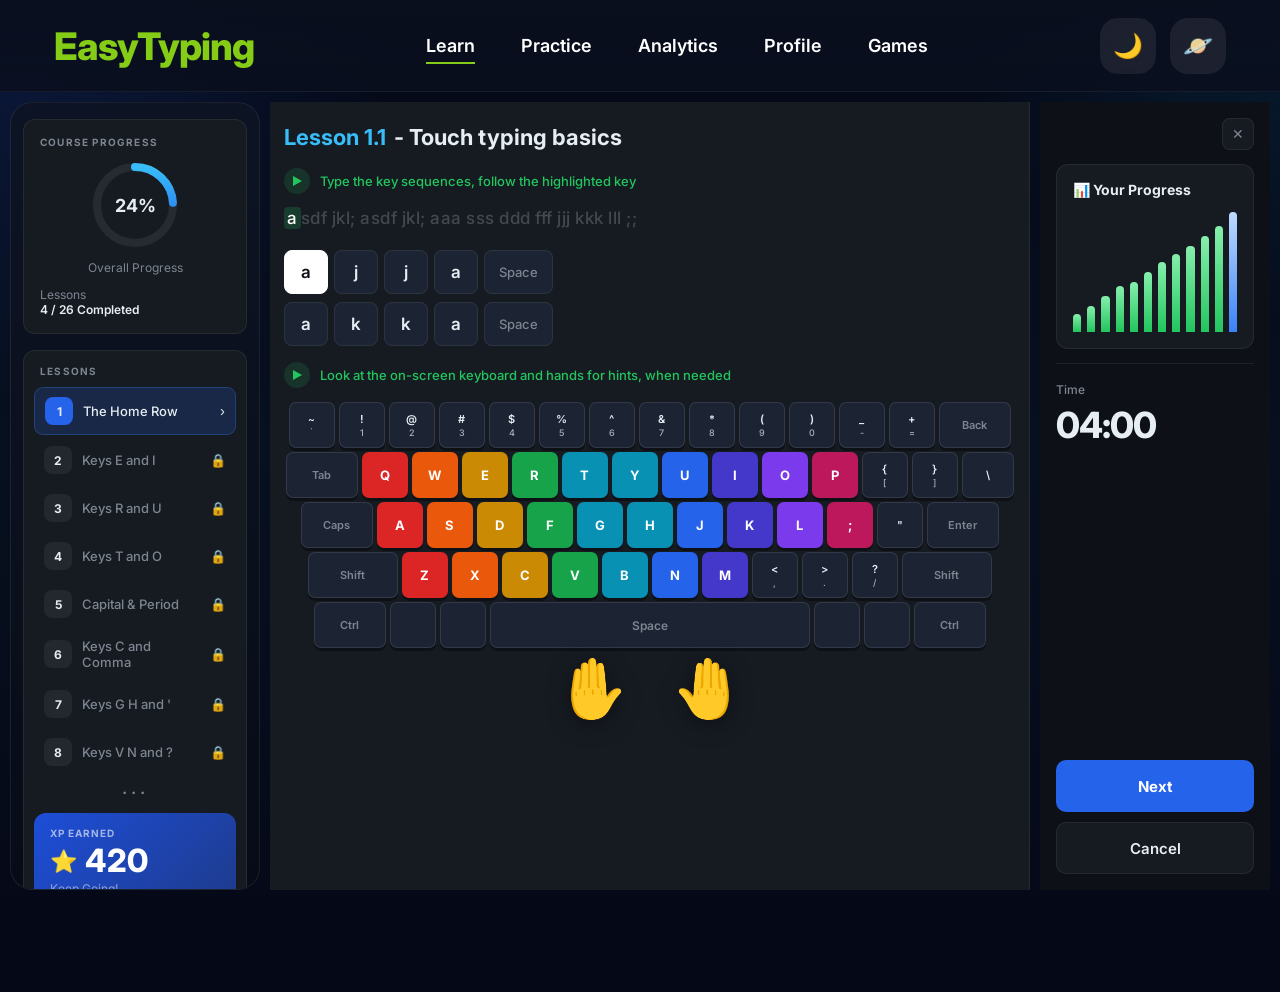
==== learn.html @ fda5179e "Updated version 2" ====
<!DOCTYPE html>
<html lang="en">
<head>
<meta charset="UTF-8">
<meta name="viewport" content="width=device-width, initial-scale=1.0">
<title>EasyTyping Learn</title>
<link rel="preconnect" href="https://fonts.googleapis.com">
<link rel="preconnect" href="https://fonts.gstatic.com" crossorigin>
<link href="https://fonts.googleapis.com/css2?family=Inter:wght@300;400;500;600;700;800&display=swap" rel="stylesheet">
<link rel="stylesheet" href="learn.css">
</head>
<body>

<!-- HIDDEN INPUT -->
<input type="text" id="hidden-input" autocomplete="off" spellcheck="false">

<!-- ========================= -->
<!-- MAIN NAVBAR -->
<!-- ========================= -->

<header class="main-navbar">

    <div class="navbar-left">

        <h1 class="main-logo">
            <a href="index.html">
                EasyTyping
            </a>
        </h1>

    </div>


    <ul class="main-nav-links">

        <li>
            <a href="learn.html" class="active-nav">
                Learn
            </a>
        </li>

        <li>
            <a href="practice.html">
                Practice
            </a>
        </li>

        <li>
            <a href="analytics.html">
                Analytics
            </a>
        </li>

        <li>
            <a href="profile.html">
                Profile
            </a>
        </li>

        <li>
            <a href="games.html">
                Games
            </a>
        </li>

    </ul>


    <div class="navbar-right">

        <button class="nav-icon-btn" id="theme-btn">
            🌙
        </button>

        <button class="nav-icon-btn">
            🪐
        </button>

    </div>

</header>

<!-- MAIN LAYOUT -->
<div class="main-layout">

  <!-- LEFT SIDEBAR -->
  <aside class="left-sidebar">

    <div class="progress-card">
      <div class="progress-card-title">COURSE PROGRESS</div>
      <div class="progress-circle-wrap">
        <div class="progress-circle">
          <svg width="90" height="90" viewBox="0 0 90 90">
            <circle cx="45" cy="45" r="38" fill="none" stroke="rgba(255,255,255,0.07)" stroke-width="8"/>
            <circle id="progress-arc" cx="45" cy="45" r="38" fill="none"
              stroke="url(#pgrad)" stroke-width="8"
              stroke-linecap="round"
              stroke-dasharray="238.76"
              stroke-dashoffset="181.46"/>
            <defs>
              <linearGradient id="pgrad" x1="0%" y1="0%" x2="100%" y2="0%">
                <stop offset="0%" stop-color="#2563eb"/>
                <stop offset="100%" stop-color="#38bdf8"/>
              </linearGradient>
            </defs>
          </svg>
          <div class="circle-text" id="circle-text">24%</div>
        </div>
      </div>
      <div class="progress-label">Overall Progress</div>
      <div class="lesson-stat">Lessons</div>
      <div class="lesson-stat"><strong>4 / 26 Completed</strong></div>
    </div>

    <div class="lessons-card">
      <div class="lessons-label">LESSONS</div>
      <div id="lessons-list"></div>
      <div class="lessons-more">···</div>

      <div class="xp-card">
        <div class="xp-label">XP EARNED</div>
        <div class="xp-row">
          <div class="xp-star">⭐</div>
          <div class="xp-amount" id="xp-amount">420</div>
        </div>
        <div class="xp-sub">Keep Going!</div>
      </div>
    </div>

  </aside>

  <!-- CENTER -->
  <main class="trainer-section">
    <div class="trainer-card" id="trainer-card">

      <div class="trainer-title">
        <span class="lesson-num-label" id="lesson-num-label">Lesson 1.1</span>
        <span>- Touch typing basics</span>
      </div>

      <div class="guide-line">
        <div class="guide-dot">
          <svg viewBox="0 0 12 12"><polygon points="2,1 11,6 2,11"/></svg>
        </div>
        <p>Type the key sequences, follow the highlighted key</p>
      </div>

      <div class="typing-preview" id="typing-preview"></div>

      <div class="practice-grid" id="practice-grid"></div>

      <div class="guide-line">
        <div class="guide-dot">
          <svg viewBox="0 0 12 12"><polygon points="2,1 11,6 2,11"/></svg>
        </div>
        <p>Look at the on-screen keyboard and hands for hints, when needed</p>
      </div>

      <!-- KEYBOARD -->
      <div class="keyboard-wrapper">

        <!-- Number row -->
        <div class="keyboard-row">
          <div class="key key-dark" style="min-width:46px;font-size:10px;"><span>~</span><span class="key-sub">`</span></div>
          <div class="key key-dark"><span>!</span><span class="key-sub">1</span></div>
          <div class="key key-dark"><span>@</span><span class="key-sub">2</span></div>
          <div class="key key-dark"><span>#</span><span class="key-sub">3</span></div>
          <div class="key key-dark"><span>$</span><span class="key-sub">4</span></div>
          <div class="key key-dark"><span>%</span><span class="key-sub">5</span></div>
          <div class="key key-dark"><span>^</span><span class="key-sub">6</span></div>
          <div class="key key-dark"><span>&</span><span class="key-sub">7</span></div>
          <div class="key key-dark"><span>*</span><span class="key-sub">8</span></div>
          <div class="key key-dark"><span>(</span><span class="key-sub">9</span></div>
          <div class="key key-dark"><span>)</span><span class="key-sub">0</span></div>
          <div class="key key-dark"><span>_</span><span class="key-sub">-</span></div>
          <div class="key key-dark"><span>+</span><span class="key-sub">=</span></div>
          <div class="key key-wide" style="min-width:72px;">Back</div>
        </div>

        <!-- QWERTY row -->
        <div class="keyboard-row">
          <div class="key key-wide">Tab</div>
          <div class="key red"    data-key="Q">Q</div>
          <div class="key orange" data-key="W">W</div>
          <div class="key yellow" data-key="E">E</div>
          <div class="key green"  data-key="R">R</div>
          <div class="key teal"   data-key="T">T</div>
          <div class="key teal"   data-key="Y">Y</div>
          <div class="key blue"   data-key="U">U</div>
          <div class="key indigo" data-key="I">I</div>
          <div class="key purple" data-key="O">O</div>
          <div class="key pink"   data-key="P">P</div>
          <div class="key key-dark"><span>{</span><span class="key-sub">[</span></div>
          <div class="key key-dark"><span>}</span><span class="key-sub">]</span></div>
          <div class="key key-dark" style="min-width:52px;font-size:11px;">\</div>
        </div>

        <!-- Home row -->
        <div class="keyboard-row">
          <div class="key key-wide">Caps</div>
          <div class="key red"    data-key="A">A</div>
          <div class="key orange" data-key="S">S</div>
          <div class="key yellow" data-key="D">D</div>
          <div class="key green"  data-key="F">F</div>
          <div class="key teal"   data-key="G">G</div>
          <div class="key teal"   data-key="H">H</div>
          <div class="key blue"   data-key="J">J</div>
          <div class="key indigo" data-key="K">K</div>
          <div class="key purple" data-key="L">L</div>
          <div class="key pink"   data-key=";">;</div>
          <div class="key key-dark">"</div>
          <div class="key key-wide">Enter</div>
        </div>

        <!-- Bottom row -->
        <div class="keyboard-row">
          <div class="key key-wide" style="min-width:90px;">Shift</div>
          <div class="key red"    data-key="Z">Z</div>
          <div class="key orange" data-key="X">X</div>
          <div class="key yellow" data-key="C">C</div>
          <div class="key green"  data-key="V">V</div>
          <div class="key teal"   data-key="B">B</div>
          <div class="key blue"   data-key="N">N</div>
          <div class="key indigo" data-key="M">M</div>
          <div class="key key-dark"><span>&lt;</span><span class="key-sub">,</span></div>
          <div class="key key-dark"><span>&gt;</span><span class="key-sub">.</span></div>
          <div class="key key-dark"><span>?</span><span class="key-sub">/</span></div>
          <div class="key key-wide" style="min-width:90px;">Shift</div>
        </div>

        <!-- Space row -->
        <div class="keyboard-row">
          <div class="key key-wide">Ctrl</div>
          <div class="key key-wide" style="min-width:46px;"></div>
          <div class="key key-wide" style="min-width:46px;"></div>
          <div class="key-space" id="space-key">Space</div>
          <div class="key key-wide" style="min-width:46px;"></div>
          <div class="key key-wide" style="min-width:46px;"></div>
          <div class="key key-wide">Ctrl</div>
        </div>

      </div>

      <!-- HANDS -->
      <div class="hands-area">
        <div class="hand-img left-hand">🤚</div>
        <div class="hand-img">🤚</div>
      </div>

    </div>

    <!-- <div class="tip-bar">
      💡 Tip: Keep your eyes on the screen and use all your fingers. Accuracy comes first!
    </div> -->
  </main>

  <!-- RIGHT SIDEBAR -->
  <aside class="right-sidebar">

    <button class="close-btn">✕</button>

    <div class="right-card">
      <h3>📊 Your Progress</h3>
      <div class="bars-chart" id="bars-chart"></div>
    </div>

    <div class="right-divider"></div>

    <div class="timer-section">
      <div class="timer-label">Time</div>
      <div class="timer-value" id="timer">04:00</div>
    </div>

    <div class="right-buttons">
      <button class="next-btn" id="next-btn">Next</button>
      <button class="cancel-btn" id="cancel-btn">Cancel</button>
    </div>

  </aside>
</div>

<script src="learnContent.js"></script>
<script src="learn.js"></script>

</body>
</html>
---- learn.css ----
*{ margin:0; padding:0; box-sizing:border-box; }

:root{
  --bg: #0d1117;
  --bg2: #161b22;
  --sidebar-bg: #0d1117;
  --card: #1c2333;
  --card2: #161b22;
  --border: rgba(255,255,255,0.07);
  --text: #e6edf3;
  --muted: #7d8590;
  --primary: #2563eb;
  --primary-light: #3b82f6;
  --green: #22c55e;
  --green2: #86efac;
  --cyan: #06b6d4;
  --yellow: #eab308;
  --red: #ef4444;
  --orange: #f97316;
  --purple: #8b5cf6;
  --pink: #ec4899;
}

body{
  font-family: 'Inter', sans-serif;

  background:
    radial-gradient(circle at top left,
    rgba(37,99,235,0.18) 0%,
    transparent 25%),

    radial-gradient(circle at top right,
    rgba(14,165,233,0.12) 0%,
    transparent 20%),

    linear-gradient(
      180deg,
      #050816 0%,
      #07101f 45%,
      #050816 100%
    );

  color: var(--text);

  min-height: 100vh;

  overflow: hidden;
}

/* ========================= */
/* MAIN NAVBAR */
/* ========================= */

.main-navbar{

    position: fixed;

    top: 0;

    left: 0;

    width: 100%;

    height: 92px;

    padding: 0 54px;

    display: flex;

    align-items: center;

    justify-content: space-between;

    background:
        linear-gradient(
            180deg,
            rgba(10,15,30,0.96),
            rgba(10,15,30,0.88)
        );

    backdrop-filter: blur(14px);

    border-bottom:
        1px solid rgba(255,255,255,0.06);

    z-index: 1000;

}

.main-logo a{

    text-decoration: none;

    font-size: 38px;

    font-weight: 800;

    color: #84cc16;

    letter-spacing: -1px;

}

.main-nav-links{

    display: flex;

    align-items: center;

    gap: 46px;

    list-style: none;

}

.main-nav-links a{

    text-decoration: none;

    color: white;

    font-size: 18px;

    font-weight: 600;

    position: relative;

}

.main-nav-links a::after{

    content: "";

    position: absolute;

    left: 0;

    bottom: -8px;

    width: 0%;

    height: 2px;

    background: #84cc16;

    transition: 0.25s;

}

.main-nav-links a:hover::after,
.main-nav-links .active-nav::after{

    width: 100%;

}

.navbar-right{

    display: flex;

    align-items: center;

    gap: 14px;

}

.nav-icon-btn{

    width: 56px;

    height: 56px;

    border-radius: 18px;

    border: none;

    background: rgba(255,255,255,0.08);

    color: white;

    font-size: 24px;

    cursor: pointer;

    backdrop-filter: blur(10px);

}

/* PUSH PAGE BELOW NAVBAR */

.main-layout{

    margin-top: 92px !important;

    height: calc(100vh - 92px) !important;

}



/* ── LAYOUT ── */
.main-layout{
  display: grid;

  grid-template-columns:
    250px
    1fr
    230px;

  height: calc(100vh - 92px);

    margin-top: 92px;

  gap: 10px;

  padding: 10px;

  overflow: hidden;
}

/* ── LEFT SIDEBAR ── */
.left-sidebar{
  background:
    linear-gradient(
    180deg,
    rgba(14,20,35,0.92),
    rgba(8,12,24,0.92)
    );

    border:
    1px solid rgba(255,255,255,0.08);

    border-radius: 22px;
  border-right: 1px solid var(--border);
  overflow-y: auto;
  padding: 16px 12px;
  display: flex;
  flex-direction: column;
  gap: 16px;
}

.progress-card{
  background: #161b22;
  border: 1px solid var(--border);
  border-radius: 12px;
  padding: 16px;
}

.progress-card-title{
  font-size: 10px;
  font-weight: 700;
  letter-spacing: 1.2px;
  color: var(--muted);
  margin-bottom: 12px;
}

.progress-circle-wrap{
  display: flex; align-items: center; justify-content: center;
  margin-bottom: 10px;
}

.progress-circle{
  position: relative;
  width: 90px; height: 90px;
}

.progress-circle svg{
  transform: rotate(-90deg);
}

.circle-text{
  position: absolute;
  top: 50%; left: 50%;
  transform: translate(-50%, -50%);
  font-size: 18px;
  font-weight: 700;
  color: var(--text);
}

.progress-label{
  text-align: center;
  font-size: 12px;
  color: var(--muted);
  margin-bottom: 12px;
}

.lesson-stat{
  font-size: 12px;
  color: var(--muted);
}

.lesson-stat strong{
  color: var(--text);
  font-weight: 600;
}

.lessons-card{
  background: #161b22;
  border: 1px solid var(--border);
  border-radius: 12px;
  padding: 14px 10px;
  flex: 1;
}

.lessons-label{
  font-size: 10px;
  font-weight: 700;
  letter-spacing: 1.2px;
  color: var(--muted);
  margin-bottom: 10px;
  padding: 0 6px;
}

.lesson-item{
  display: flex;
  align-items: center;
  gap: 10px;
  padding: 9px 10px;
  border-radius: 9px;
  cursor: pointer;
  margin-bottom: 2px;
  transition: background 0.15s;
}

.lesson-item:hover{ background: rgba(255,255,255,0.04); }

.lesson-item.active{
  background: rgba(37,99,235,0.18);
  border: 1px solid rgba(59,130,246,0.3);
}

.lesson-num{
  width: 28px; height: 28px;
  border-radius: 8px;
  background: rgba(255,255,255,0.06);
  display: flex; align-items: center; justify-content: center;
  font-size: 12px;
  font-weight: 700;
  flex-shrink: 0;
}

.lesson-item.active .lesson-num{
  background: var(--primary);
}

.lesson-name{
  font-size: 13px;
  font-weight: 500;
  flex: 1;
  color: var(--muted);
}

.lesson-item.active .lesson-name{ color: var(--text); }

.lesson-icon{ font-size: 13px; color: var(--muted); }
.lesson-item.active .lesson-icon{ color: var(--text); }

.lessons-more{
  text-align: center;
  color: var(--muted);
  font-size: 20px;
  padding: 4px 0 8px;
  letter-spacing: 4px;
}

.xp-card{
  background: linear-gradient(135deg, #1d4ed8, #1e3a8a);
  border-radius: 12px;
  padding: 14px 16px;
}

.xp-label{
  font-size: 10px;
  font-weight: 700;
  letter-spacing: 1px;
  color: rgba(255,255,255,0.6);
  margin-bottom: 6px;
}

.xp-row{
  display: flex;
  align-items: center;
  gap: 8px;
}

.xp-star{ font-size: 22px; }

.xp-amount{
  font-size: 32px;
  font-weight: 800;
  line-height: 1;
  color: white;
}

.xp-sub{
  font-size: 12px;
  color: rgba(255,255,255,0.5);
  margin-top: 4px;
}

/* ── CENTER ── */
.trainer-section{
  display: flex;
  flex-direction: column;
  overflow: hidden;
  background: #161b22;
  border-right: 1px solid var(--border);
}

.trainer-card{
  flex: 1;

  overflow-y: auto;
  overflow-x: hidden;

  padding:
    22px
    14px
    14px;

  min-width: 0;
}

.trainer-title{
  font-size: 22px;
  font-weight: 700;
  margin-bottom: 18px;
  display: flex;
  align-items: center;
  gap: 8px;
}

.trainer-title .lesson-num-label{ color: #38bdf8; }

.guide-line{
  display: flex;
  align-items: center;
  gap: 10px;
  margin-bottom: 14px;
}

.guide-dot{
  width: 26px; height: 26px;
  border-radius: 50%;
  background: rgba(34,197,94,0.15);
  display: flex; align-items: center; justify-content: center;
  flex-shrink: 0;
}

.guide-dot svg{
  width: 12px; height: 12px;
  fill: var(--green);
}

.guide-line p{
  font-size: 13px;
  color: var(--green);
  font-weight: 500;
}

.practice-grid{
  display: flex;
  flex-direction: column;
  gap: 8px;
  margin-bottom: 16px;
}

.practice-row{
  display: flex;
  align-items: center;
  gap: 6px;
  flex-wrap: wrap;
}

.pkey{
  width: 44px; height: 44px;
  border-radius: 8px;
  display: flex; align-items: center; justify-content: center;
  font-size: 17px;
  font-weight: 600;
  background: #1c2333;
  border: 1px solid var(--border);
  color: var(--text);
}

.pkey.active-pkey{
  background: white;
  color: #0d1117;
  border-color: white;
}

.pspace{
  padding: 0 14px;
  height: 44px;
  border-radius: 8px;
  background: #1c2333;
  border: 1px solid var(--border);
  display: flex; align-items: center; justify-content: center;
  font-size: 13px;
  color: var(--muted);
  font-weight: 500;
}

.typing-preview{
  font-size: 17px;
  letter-spacing: 0.5px;
  margin-bottom: 16px;
  min-height: 26px;
  color: rgba(255,255,255,0.2);
  font-weight: 500;
}

.correct-char{ color: rgba(255,255,255,0.9); }
.active-char{
  background: rgba(34,197,94,0.2);
  border-radius: 4px;
  padding: 1px 3px;
  color: white;
}

/* ── KEYBOARD ── */
.keyboard-wrapper{ margin-bottom: 0; }

.keyboard-row{
  display: flex;
  justify-content: center;
  gap: 4px;
  margin-bottom: 4px;
}

.key{
  min-width: 46px;
  height: 46px;
  border-radius: 7px;
  display: flex; align-items: center; justify-content: center;
  font-size: 13px;
  font-weight: 700;
  color: white;
  cursor: default;
  user-select: none;
  transition: transform 0.1s, box-shadow 0.1s;
  box-shadow: 0 3px 0 rgba(0,0,0,0.4);
  flex-direction: column;
  gap: 1px;
}

.key .key-sub{
  font-size: 9px;
  font-weight: 500;
  opacity: 0.7;
}

.key-dark{
  background: #1c2333;
  border: 1px solid rgba(255,255,255,0.1);
  color: var(--text);
  font-size: 11px;
  font-weight: 600;
}

.key-wide{
  min-width: 72px;
  font-size: 11px;
  font-weight: 600;
  background: #1c2333;
  border: 1px solid rgba(255,255,255,0.1);
  color: var(--muted);
}

.key-space{
  width: 320px;
  height: 46px;
  border-radius: 7px;
  background: #1c2333;
  border: 1px solid rgba(255,255,255,0.1);
  display: flex; align-items: center; justify-content: center;
  font-size: 12px;
  font-weight: 600;
  color: var(--muted);
  box-shadow: 0 3px 0 rgba(0,0,0,0.4);
}

.key.red    { background: #dc2626; }
.key.orange { background: #ea580c; }
.key.yellow { background: #ca8a04; color: white; }
.key.green  { background: #16a34a; }
.key.teal   { background: #0891b2; }
.key.blue   { background: #2563eb; }
.key.indigo { background: #4338ca; }
.key.purple { background: #7c3aed; }
.key.pink   { background: #be185d; }

.active-key{
  transform: translateY(-2px);
  box-shadow: 0 6px 20px rgba(255,255,255,0.3), 0 0 0 2px white;
}

/* ── HANDS ── */
.hands-area{
  display: flex;
  justify-content: center;
  gap: 40px;
  margin-top: 12px;
  padding-bottom: 10px;
}

.hand-img{
  font-size: 56px;
  filter: drop-shadow(0 4px 12px rgba(0,0,0,0.4));
  line-height: 1;
}

.left-hand{ transform: scaleX(-1); }

/* ── TIP BAR ── */
.tip-bar{
  padding: 14px 24px;
  background: transparent;
  border-top: 1px solid var(--border);
  font-size: 13px;
  color: var(--muted);
  display: flex;
  align-items: center;
  gap: 8px;
  flex-shrink: 0;
}

/* ── RIGHT SIDEBAR ── */
.right-sidebar{
  background: #0d1117;
  display: flex;
  flex-direction: column;
  padding: 16px;
  gap: 14px;
  overflow-y: auto;
}

.close-btn{
  width: 32px; height: 32px;
  border-radius: 8px;
  border: 1px solid var(--border);
  background: #161b22;
  color: var(--muted);
  cursor: pointer;
  font-size: 14px;
  display: flex; align-items: center; justify-content: center;
  align-self: flex-end;
}

.right-card{
  background: #161b22;
  border: 1px solid var(--border);
  border-radius: 12px;
  padding: 16px;
}

.right-card h3{
  font-size: 14px;
  font-weight: 700;
  margin-bottom: 14px;
  display: flex; align-items: center; gap: 6px;
}

.bars-chart{
  height: 120px;
  display: flex;
  align-items: flex-end;
  gap: 6px;
}

.bar{
  flex: 1;
  border-radius: 4px 4px 0 0;
  background: linear-gradient(180deg, #86efac, #22c55e);
  min-height: 4px;
}

.bar.bar-active{
  background: linear-gradient(180deg, #bfdbfe, #3b82f6);
}

.right-divider{
  height: 1px;
  background: var(--border);
}

.timer-section{ padding: 4px 0; }

.timer-label{
  font-size: 12px;
  color: var(--muted);
  font-weight: 500;
  margin-bottom: 6px;
}

.timer-value{
  font-size: 36px;
  font-weight: 800;
  letter-spacing: -1px;
  color: var(--text);
}

.right-buttons{
  display: flex;
  flex-direction: column;
  gap: 10px;
  margin-top: auto;
}

.next-btn{
  height: 52px;
  border-radius: 10px;
  border: none;
  background: var(--primary);
  color: white;
  font-size: 15px;
  font-weight: 700;
  cursor: pointer;
  font-family: 'Inter', sans-serif;
  transition: background 0.15s;
}

.next-btn:hover{ background: #1d4ed8; }

.cancel-btn{
  height: 52px;
  border-radius: 10px;
  border: 1px solid var(--border);
  background: #161b22;
  color: var(--text);
  font-size: 15px;
  font-weight: 600;
  cursor: pointer;
  font-family: 'Inter', sans-serif;
  transition: background 0.15s;
}

.cancel-btn:hover{ background: #1c2333; }

/* ── ANIMATIONS ── */
.shake{
  animation: shake 0.15s linear;
}

@keyframes shake{
  0%  { transform: translateX(-3px); }
  50% { transform: translateX(3px); }
  100%{ transform: translateX(-3px); }
}

#hidden-input{
  position: absolute;
  opacity: 0;
  pointer-events: none;
  width: 1px; height: 1px;
}

::-webkit-scrollbar{ width: 5px; height: 5px; }
::-webkit-scrollbar-thumb{ background: rgba(255,255,255,0.08); border-radius: 999px; }
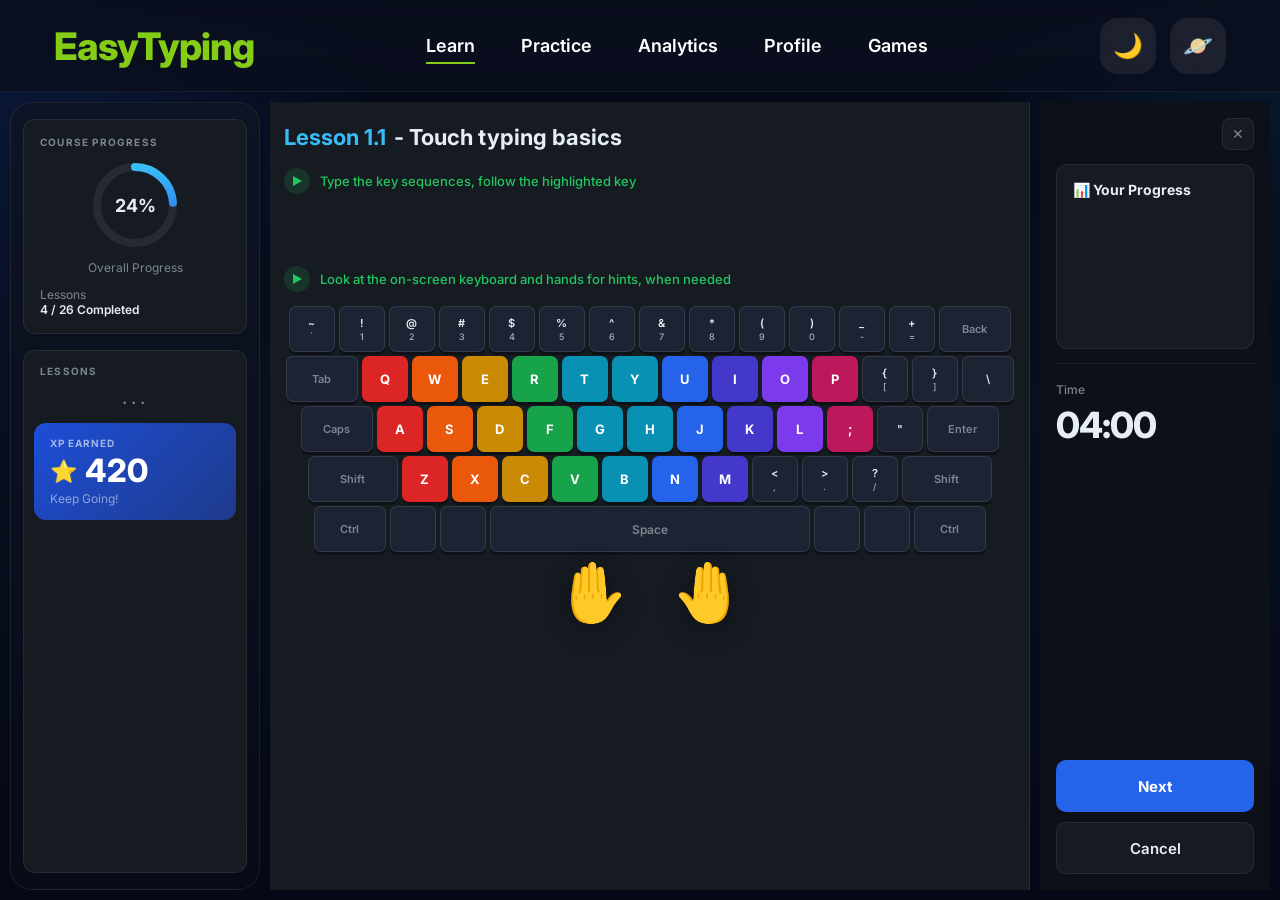
==== commit be28ab8f: "Update EasyTyping project" ====
--- a/learn.html
+++ b/learn.html
@@ -79,6 +79,10 @@
     </div>
 
 </header>
+
+<button class="menu-toggle">
+  ☰
+</button>
 
 <!-- MAIN LAYOUT -->
 <div class="main-layout">
@@ -279,8 +283,11 @@
   </aside>
 </div>
 
+<!-- JS (Modules) -->
+<script type="module" src="../userData.js"></script>
+<script type="module" src="../achievements.js"></script>
+<script type="module" src="learn.js"></script>
 <script src="learnContent.js"></script>
-<script src="learn.js"></script>
 
 </body>
 </html>
--- a/learn.css
+++ b/learn.css
@@ -42,9 +42,10 @@
 
   color: var(--text);
 
-  min-height: 100vh;
-
-  overflow: hidden;
+  min-height: calc(100dvh - 92px);
+
+  overflow-x: hidden;
+  overflow-y: auto;
 }
 
 /* ========================= */
@@ -192,7 +193,7 @@
 
     margin-top: 92px !important;
 
-    height: calc(100vh - 92px) !important;
+    min-height: calc(100dvh - 92px);
 
 }
 
@@ -207,7 +208,7 @@
     1fr
     230px;
 
-  height: calc(100vh - 92px);
+    min-height: calc(100dvh - 92px);
 
     margin-top: 92px;
 
@@ -215,7 +216,8 @@
 
   padding: 10px;
 
-  overflow: hidden;
+  overflow-x: hidden;
+  overflow-y: auto;
 }
 
 /* ── LEFT SIDEBAR ── */
@@ -402,7 +404,8 @@
 .trainer-section{
   display: flex;
   flex-direction: column;
-  overflow: hidden;
+  overflow-x: hidden;
+  overflow-y: auto;
   background: #161b22;
   border-right: 1px solid var(--border);
 }
@@ -756,4 +759,187 @@
 }
 
 ::-webkit-scrollbar{ width: 5px; height: 5px; }
-::-webkit-scrollbar-thumb{ background: rgba(255,255,255,0.08); border-radius: 999px; }+::-webkit-scrollbar-thumb{ background: rgba(255,255,255,0.08); border-radius: 999px; }
+
+@media(max-width:1200px){
+
+  .main-layout{
+    grid-template-columns: 220px 1fr;
+  }
+
+  .right-panel{
+    display:none;
+  }
+
+}
+
+@media(max-width:992px){
+
+  .main-layout{
+    grid-template-columns: 1fr;
+  }
+
+  .lessons-sidebar{
+    position: fixed;
+    left: -280px;
+    top: 92px;
+    width: 260px;
+    height: calc(100dvh - 92px);
+    z-index: 1000;
+    transition: left 0.3s ease;
+  }
+
+  .lessons-sidebar.active{
+    left: 0;
+  }
+
+  .trainer-section{
+    width:100%;
+  }
+
+}
+
+@media(max-width:768px){
+
+  .trainer-section{
+    padding:16px;
+  }
+
+  .typing-text{
+    font-size:22px;
+    line-height:1.8;
+  }
+
+  .keyboard{
+    gap:6px;
+  }
+
+  .key{
+
+    min-width: clamp(22px, 4vw, 46px);
+
+    height: clamp(22px, 4vw, 46px);
+
+    padding: 4px;
+
+    border-radius: 8px;
+
+    display: flex;
+
+    align-items: center;
+
+    justify-content: center;
+
+    font-size: clamp(8px, 1vw, 14px);
+
+    flex-shrink: 0;
+
+  }
+
+}
+
+@media(max-width:480px){
+
+  .trainer-section{
+    padding:12px;
+  }
+
+  .typing-text{
+    font-size:18px;
+    line-height:1.7;
+  }
+
+  .keyboard{
+    gap:4px;
+  }
+
+  .keyboard-row{
+    gap:4px;
+  }
+
+  .space-key{
+    min-width:120px;
+  }
+
+  .key{
+    min-width:28px;
+    height:28px;
+    font-size:10px;
+    border-radius:6px;
+  }
+
+}
+
+@media(max-width:390px){
+
+  .typing-text{
+    font-size:16px;
+  }
+
+  .key{
+    min-width:24px;
+    height:24px;
+    font-size:9px;
+  }
+
+}
+
+@media(max-width:320px){
+
+  .trainer-section{
+    padding:8px;
+  }
+
+  .typing-text{
+    font-size:15px;
+  }
+
+  .key{
+    min-width:22px;
+    height:22px;
+    font-size:8px;
+  }
+
+}
+
+/* three lines lessons navbar */
+
+.menu-toggle{
+
+  position: fixed;
+
+  top: 105px;
+
+  left: 16px;
+
+  width: 42px;
+
+  height: 42px;
+
+  border: none;
+
+  border-radius: 10px;
+
+  background: #238636;
+
+  color: white;
+
+  font-size: 22px;
+
+  cursor: pointer;
+
+  z-index: 1200;
+
+  display: none;
+
+}
+
+@media(max-width:992px){
+
+  .menu-toggle{
+    display:flex;
+    align-items:center;
+    justify-content:center;
+  }
+
+}
